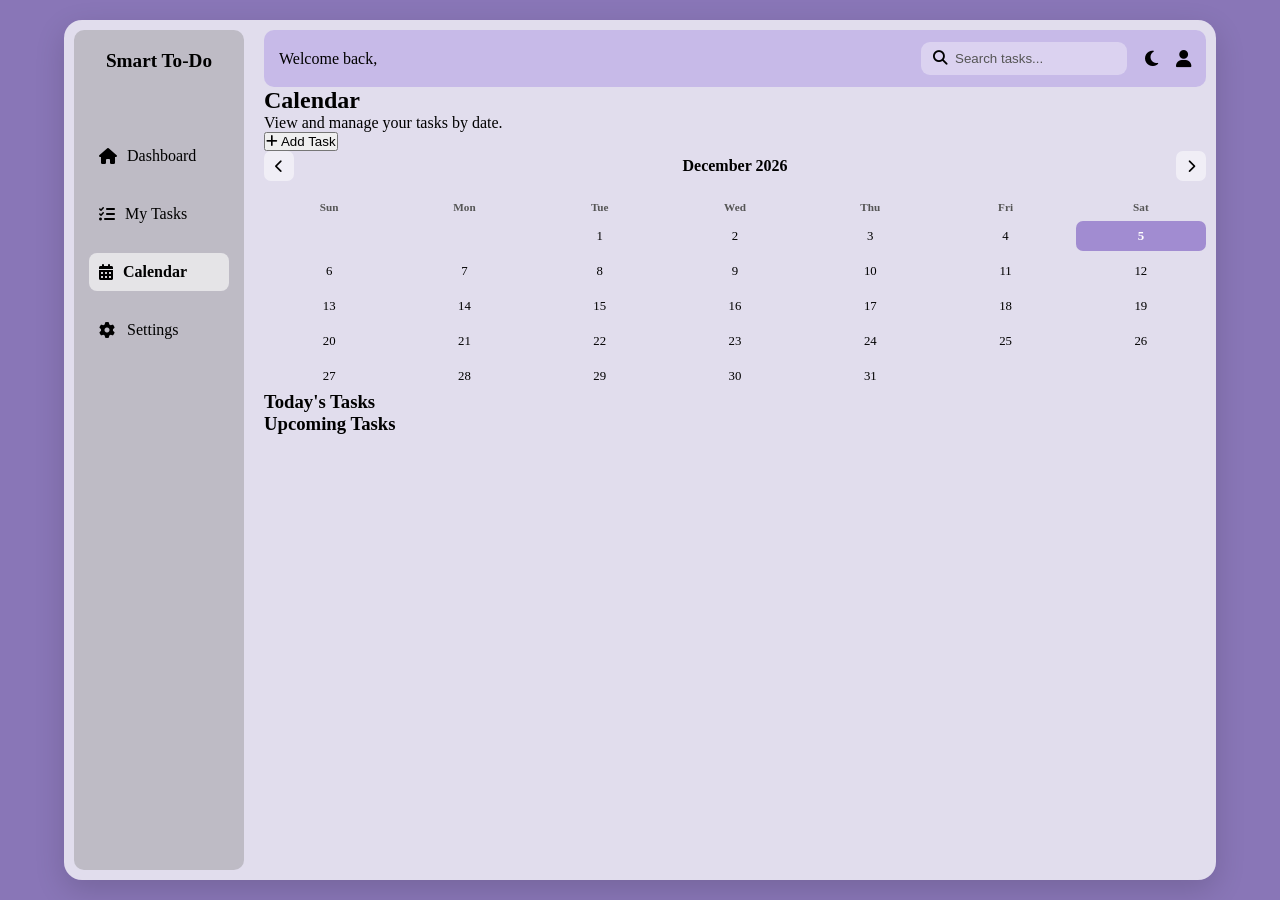
==== calendar.html @ b259f6a2 "Added calendar.html page" ====
<!DOCTYPE html>
<html lang="en">

<head>
    <meta charset="UTF-8">
    <meta name="viewport" content="width=device-width, initial-scale=1.0">

    <link rel="stylesheet" href="to-do.css">

    <link rel="stylesheet"
        href="https://cdnjs.cloudflare.com/ajax/libs/font-awesome/6.7.2/css/all.min.css">

    <title>To-do | Calendar</title>
</head>

<body id="calendarBg">

    <div class="container">

        <!-- Sidebar -->
        <aside>

            <h4>Smart To-Do</h4>

            <ul>

                <li>
                    <a href="dashboard.html">
                        <i class="fa-solid fa-house"></i>
                        Dashboard
                    </a>
                </li>

                <li>
                    <a href="my-tasks.html">
                        <i class="fa-solid fa-list-check"></i>
                        My Tasks
                    </a>
                </li>

                <li class="active">
                    <a href="calendar.html">
                        <i class="fa-solid fa-calendar-days"></i>
                        Calendar
                    </a>
                </li>

                <li>
                    <i class="fa-solid fa-gear"></i>
                    Settings
                </li>

            </ul>

        </aside>


        <!-- Main Content -->
        <main>

            <!-- Header -->
            <header>

                <p>
                    Welcome back,
                    <span id="userName"></span>
                </p>

                <div class="headerActions">

                    <div class="searchBox">

                        <i class="fa-solid fa-magnifying-glass"></i>

                        <input
                            type="text"
                            placeholder="Search tasks..."
                        >

                    </div>

                    <i class="fa-solid fa-moon"></i>

                    <i class="fa-solid fa-user"></i>

                </div>

            </header>


            <!-- Calendar Page -->
            <section class="calendarPage">

                <!-- Calendar Heading -->
                <div class="calendarHeading">

                    <div>
                        <h2>Calendar</h2>

                        <p>
                            View and manage your tasks by date.
                        </p>
                    </div>

                    <button id="addTaskBtn">
                        <i class="fa-solid fa-plus"></i>
                        Add Task
                    </button>

                </div>


                <!-- Calendar Card -->
                <div class="calendarCard">

                    <!-- Calendar Header -->
                    <div class="calendarHeader">

                        <button id="prevMonth">
                            <i class="fa-solid fa-chevron-left"></i>
                        </button>

                        <h3 id="monthYear"></h3>

                        <button id="nextMonth">
                            <i class="fa-solid fa-chevron-right"></i>
                        </button>

                    </div>


                    <!-- Days of the Week -->
                    <div class="calendarDays">

                        <span>Sun</span>
                        <span>Mon</span>
                        <span>Tue</span>
                        <span>Wed</span>
                        <span>Thu</span>
                        <span>Fri</span>
                        <span>Sat</span>

                    </div>


                    <!-- Calendar Dates -->
                    <div
                        class="calendarDates"
                        id="calendarDates">
                    </div>

                </div>


                <!-- Tasks Below Calendar -->
                <div class="calendarTasks">

                    <div class="todayTasks">

                        <div class="sectionHeader">
                            <h3>Today's Tasks</h3>
                        </div>

                        <div class="calendarTaskList">

                            <!-- Tasks will be added here with JavaScript -->

                        </div>

                    </div>


                    <div class="upcomingTasks">

                        <div class="sectionHeader">
                            <h3>Upcoming Tasks</h3>
                        </div>

                        <div class="calendarTaskList">

                            <!-- Upcoming tasks will be added here -->

                        </div>

                    </div>

                </div>

            </section>

        </main>

    </div>


    <!-- Add Task Modal -->
    <div class="modal" id="taskModal">

        <div class="modalContent">

            <div class="modalHeader">

                <h3>Add New Task</h3>

                <button class="closeModal">
                    &times;
                </button>

            </div>

            <form id="taskForm">

                <p>
                    <label for="tTitle">Task Title</label>

                    <input
                        type="text"
                        id="tTitle"
                        required
                    >
                </p>


                <p>
                    <label for="describe">Description</label>

                    <textarea
                        id="describe"
                        rows="4"
                        required
                    ></textarea>
                </p>


                <p>
                    <label for="date">Due Date</label>

                    <input
                        type="date"
                        id="date"
                        required
                    >
                </p>


                <p>
                    <label for="priority">Priority</label>

                    <select id="priority" required>

                        <option value="">
                            Select priority
                        </option>

                        <option value="high">
                            High
                        </option>

                        <option value="medium">
                            Medium
                        </option>

                        <option value="low">
                            Low
                        </option>

                    </select>
                </p>


                <div class="formActions">

                    <button
                        type="button"
                        class="cancelBtn">
                        Cancel
                    </button>

                    <button
                        type="submit"
                        class="saveBtn">
                        Save Task
                    </button>

                </div>

            </form>

        </div>

    </div>


    <script src="functionality.js"></script>

</body>

</html>
---- to-do.css ----
* {
    margin: 0;
    padding: 0;
    box-sizing: border-box;
}

body {
    background-color: #8976b7;
}

.container {
    width: 90%;
    min-height: calc(100vh - 40px);
    margin: 20px auto;
    display: flex;
    background-color: rgba(255, 255, 255, 0.75);
    border-radius: 18px;
    box-shadow: 0 10px 30px rgba(0, 0, 0, 0.15);
    overflow: hidden;
}

aside {
    width: 170px;
    background-color: rgba(131, 131, 132, 0.379);
    border-radius: 10px;
    margin: 10px;
}

aside h4 {
    text-align: center;
    font-size: 1.2rem;
    font-weight: 600;
    margin-top: 20px;
    margin-bottom: 50px;
}

aside ul {
    padding: 15px;
    display: flex;
    flex-direction: column;
    gap: 20px;
}

aside li {
    display: flex;
    align-items: center;
    gap: 12px;
    font-size: 1rem;
    font-weight: 500;
    padding: 10px;
    border-radius: 8px;
    list-style-type: none;
    cursor: pointer;
    transition: 0.3s;
}

aside li i {
    font-size: 1rem;
}

aside li:hover {
    background-color: rgba(255, 255, 255, 0.4);
}

aside li.active {
    background-color: rgba(255, 255, 255, 0.6);
    font-weight: 600;
}

aside ul li a {
    text-decoration: none;
    color: inherit;
    display: flex;
    align-items: center;
    gap: 10px;
}

main {
    margin: 10px;
    flex: 1;
}

header {
    background-color: #b6a2e694;
    display: flex;
    flex-direction: row;
    padding: 12px 15px;
    justify-content: space-between;
    align-items: center;
    border-radius: 10px;
    gap: 10px;
}

.headerActions {
    display: flex;
    align-items: center;
    gap: 18px;
}

.searchBox {
    display: flex;
    align-items: center;
    gap: 8px;
    background-color: rgba(255, 255, 255, 0.35);
    padding: 4px 12px;
    border-radius: 9px;
}

.searchBox i {
    font-size: 0.9rem;
}

.searchBox input {
    width: 160px;
    height: 25px;
    background: transparent;
    border: none;
    outline: none;
    padding: 0;
}

.searchBox input::placeholder {
    color: #555;
}

.headerActions > i {
    font-size: 1.1rem;
    cursor: pointer;
    transition: 0.3s;
}

.headerActions > i:hover {
    transform: scale(1.1);
}

/* DASHBOARD */

.dashboard {
    margin-top: 10px;
    background-color: #a2a2a22c;
    padding: 15px;
    border: none;
    border-radius: 10px;
}

.cardContainer {
    display: flex;
    gap: 20px;
}

.statCard {
    flex: 1;
    padding: 20px 25px;
    background-color: rgba(114, 218, 163, 0.684);
    border-radius: 10px;
    text-align: left;
}

.statCard h3 {
    font-size: 1rem;
    font-weight: 500;
    margin-bottom: 8px;
}

.statCard p {
    font-size: 2rem;
    font-weight: 700;
}

.dashboardContent {
    display: flex;
    gap: 20px;
    margin-top: 20px;
    align-items: flex-start;
}

.tasks {
    display: flex;
    flex-direction: column;
    flex: 2;
    background-color: #daef396e;
    border-radius: 10px;
    padding: 25px;
    min-height: 250px;
}

.calendar {
    display: flex;
    flex-direction: column;
    flex: 1;
    background-color: #39e6ef6e;
    border: none;
    border-radius: 10px;
    padding: 20px;
}

/* CALENDAR */

.calendarHeader {
    display: flex;
    justify-content: space-between;
    align-items: center;
    margin-bottom: 20px;
}

.calendarHeader h3 {
    font-size: 1rem;
    font-weight: 600;
}

.calendarHeader button {
    width: 30px;
    height: 30px;
    border: none;
    border-radius: 7px;
    background-color: rgba(255, 255, 255, 0.5);
    cursor: pointer;
    transition: 0.3s;
}

.calendarHeader button:hover {
    background-color: rgba(255, 255, 255, 0.8);
    transform: scale(1.05);
}

.calendarDays {
    display: grid;
    grid-template-columns: repeat(7, 1fr);
    gap: 5px;
    margin-bottom: 8px;
}

.calendarDays span {
    text-align: center;
    font-size: 0.7rem;
    font-weight: 600;
    color: #555;
}

.calendarDates {
    display: grid;
    grid-template-columns: repeat(7, 1fr);
    gap: 5px;
}

.calendarDates span.today {
    background-color: #a18cd1;
    color: white;
    font-weight: 700;
}

.calendarDates span {
    display: flex;
    justify-content: center;
    align-items: center;
    height: 30px;
    font-size: 0.8rem;
    border-radius: 7px;
    cursor: pointer;
    transition: 0.3s;
}

.calendarDates span:hover {
    background-color: rgba(255, 255, 255, 0.5);
}

/* DASHBOARD TASK HEADER */

.taskHeader {
    display: flex;
    justify-content: space-between;
    align-items: center;
    width: 100%;
}

.taskHeader button {
    background-color: white;
    color: #333;
    padding: 9px 14px;
    border: none;
    border-radius: 8px;
    cursor: pointer;
    font-weight: 600;
    transition: 0.3s;
}

.taskHeader button:hover {
    transform: translateY(-2px);
}

.taskHeader h3 {
    font-size: 1.1rem;
}

.list {
    margin-top: 10px;
    min-height: 80px;
}

/* =========================
   DASHBOARD TASK LIST
   ========================= */

.tasks .list {
    display: flex;
    flex-direction: column;
    gap: 12px;
    margin-top: 15px;
}

.tasks .taskItem {
    display: flex;
    align-items: center;
    gap: 12px;

    background-color: white;
    padding: 14px 16px;
    border-radius: 10px;

    box-shadow: 0 3px 10px rgba(0, 0, 0, 0.08);

    transition: 0.3s;
}

.tasks .taskItem:hover {
    transform: translateY(-2px);
}

.tasks .taskItem input[type="checkbox"] {
    width: 18px;
    height: 18px;
    cursor: pointer;
    flex-shrink: 0;
}

.tasks .taskItem h4 {
    font-size: 0.95rem;
    font-weight: 600;
}

.tasks .taskItem p {
    font-size: 0.8rem;
    color: #555;
}

.tasks .taskItem p:nth-of-type(2) {
    font-size: 0.75rem;
    color: #777;
}

.tasks .taskItem h5 {
    margin-left: auto;
    padding: 5px 10px;

    border-radius: 6px;

    font-size: 0.7rem;
    font-weight: 700;
    text-transform: uppercase;
}

.tasks .taskItem h5.high {
    background-color: #ffd6d6;
    color: #c62828;
}

.tasks .taskItem h5.medium {
    background-color: #fff0c2;
    color: #a66a00;
}

.tasks .taskItem h5.low {
    background-color: #d7f5df;
    color: #238636;
}

/* Completed Dashboard Tasks */

.taskItem.completed h4,
.taskItem.completed p,
.taskItem.completed h5 {
    text-decoration: line-through;
    opacity: 0.5;
}

/* TASKS FORM */

.modal {
    position: fixed;
    inset: 0;
    display: none;
    justify-content: center;
    align-items: center;
    background-color: rgba(0, 0, 0, 0.45);
    z-index: 1000;
}

.modal.active {
    display: flex;
}

.modalContent {
    width: 450px;
    padding: 25px;
    background-color: white;
    border-radius: 15px;
    box-shadow: 0 10px 30px rgba(0, 0, 0, 0.2);
}

.modalContent textarea {
    width: 100%;
    resize: vertical;
}

.modalHeader {
    display: flex;
    justify-content: space-between;
    align-items: center;
    margin-bottom: 20px;
}

.modalHeader h3 {
    font-size: 1.2rem;
}

.closeModal {
    background: none;
    border: none;
    font-size: 1.5rem;
    cursor: pointer;
    transition: 0.3s;
}

.closeModal:hover {
    transform: scale(1.1);
}

.modalContent form {
    display: flex;
    flex-direction: column;
    gap: 15px;
}

.modalContent form p {
    display: flex;
    flex-direction: column;
    gap: 6px;
}

.modalContent label {
    font-size: 0.9rem;
    font-weight: 500;
}

.modalContent input,
.modalContent textarea,
.modalContent select {
    width: 100%;
    padding: 10px;
    border: 1px solid #ccc;
    border-radius: 8px;
    outline: none;
    font-family: inherit;
}

.modalContent input:focus,
.modalContent textarea:focus,
.modalContent select:focus {
    border-color: #a18cd1;
}

.formActions {
    display: flex;
    justify-content: flex-end;
    gap: 10px;
    margin-top: 5px;
}

.formActions button {
    padding: 9px 15px;
    border: none;
    border-radius: 8px;
    cursor: pointer;
    font-weight: 600;
}

.cancelBtn {
    background-color: #eee;
    color: #333;
}

.saveBtn {
    background-color: #a685f2;
    color: white;
}

/* MY TASKS CSS */

#tasksBg main {
    margin: 10px;
    flex: 1;
    display: flex;
    flex-direction: column;
}

#tasksBg .myTasks {
    flex: 1;
    display: flex;
    flex-direction: column;

    background-color: #8a88882c;
    border: none;
    border-radius: 10px;
    margin-top: 10px;
    padding: 15px;
}

/* Task Heading */

#taskHead {
    display: flex;
    justify-content: space-between;
    align-items: center;
    background-color: rgb(224, 161, 191);
    border: none;
    border-radius: 10px;
    padding: 15px;
    margin-bottom: 10px;
}

#taskHead button {
    background-color: white;
    color: #333;
    padding: 9px 14px;
    border: none;
    border-radius: 8px;
    cursor: pointer;
    font-weight: 600;
    transition: 0.3s;
}

.head {
    display: flex;
    flex-direction: column;
    gap: 5px;
}

.head h3 {
    font-size: 1.3rem;
    font-weight: 600;
}

.head p {
    font-size: 1rem;
    font-style: italic;
    font-weight: 500;
}

/* Task Filters */

.taskFilters {
    display: flex;
    align-items: center;
    gap: 10px;
    margin-top: 20px;
}

.filterBtn {
    padding: 9px 18px;
    border: none;
    border-radius: 8px;
    background-color: white;
    color: #333;
    font-size: 0.9rem;
    font-weight: 500;
    cursor: pointer;
    transition: 0.3s;
}

.filterBtn:hover {
    transform: translateY(-2px);
}

.filterBtn.active {
    background-color: #9e80e2;
    color: white;
}

/* Task Count */

#tasksBg .taskCount {
    margin-top: 20px;
    margin-bottom: 10px;
}

#tasksBg .taskCount h3 {
    font-size: 1rem;
    font-weight: 600;
}

/* Task List */

#tasksBg .taskList {
    display: flex;
    flex-direction: column;
    gap: 12px;
    flex: 1;
}

/* Task Card */

#tasksBg .taskCard {
    display: flex;
    justify-content: space-between;
    align-items: center;

    background-color: white;
    border-radius: 10px;
    padding: 16px 18px;

    box-shadow: 0 3px 10px rgba(0, 0, 0, 0.08);

    transition: 0.3s;
}

#tasksBg .taskCard:hover {
    transform: translateY(-2px);
}

/* Left side of card */

#tasksBg .taskMain {
    display: flex;
    align-items: flex-start;
    gap: 12px;
}

/* Checkbox */

#tasksBg .taskCheck {
    width: 18px;
    height: 18px;
    margin-top: 3px;
    cursor: pointer;
}

/* Task Information */

#tasksBg .taskInfo {
    display: flex;
    flex-direction: column;
    gap: 5px;
}

#tasksBg .taskInfo h4 {
    font-size: 1rem;
    font-weight: 600;
}

#tasksBg .taskInfo p {
    font-size: 0.85rem;
    color: #555;
}

#tasksBg .taskInfo span {
    font-size: 0.75rem;
    color: #777;
}

/* Priority */

#tasksBg .taskPriority span {
    padding: 5px 10px;
    border-radius: 6px;
    font-size: 0.7rem;
    font-weight: 700;
}

/* High Priority */

#tasksBg .taskPriority .high {
    background-color: #ffd6d6;
    color: #c62828;
}

/* Medium Priority */

#tasksBg .taskPriority .medium {
    background-color: #fff0c2;
    color: #a66a00;
}

/* Low Priority */

#tasksBg .taskPriority .low {
    background-color: #d7f5df;
    color: #238636;
}


#tasksBg .taskCard.completed .taskInfo h4,
#tasksBg .taskCard.completed .taskInfo p,
#tasksBg .taskCard.completed .taskInfo span {
    text-decoration: line-through;
    opacity: 0.5;
}

#tasksBg .taskCard.completed .taskPriority span {
    opacity: 0.5;
}
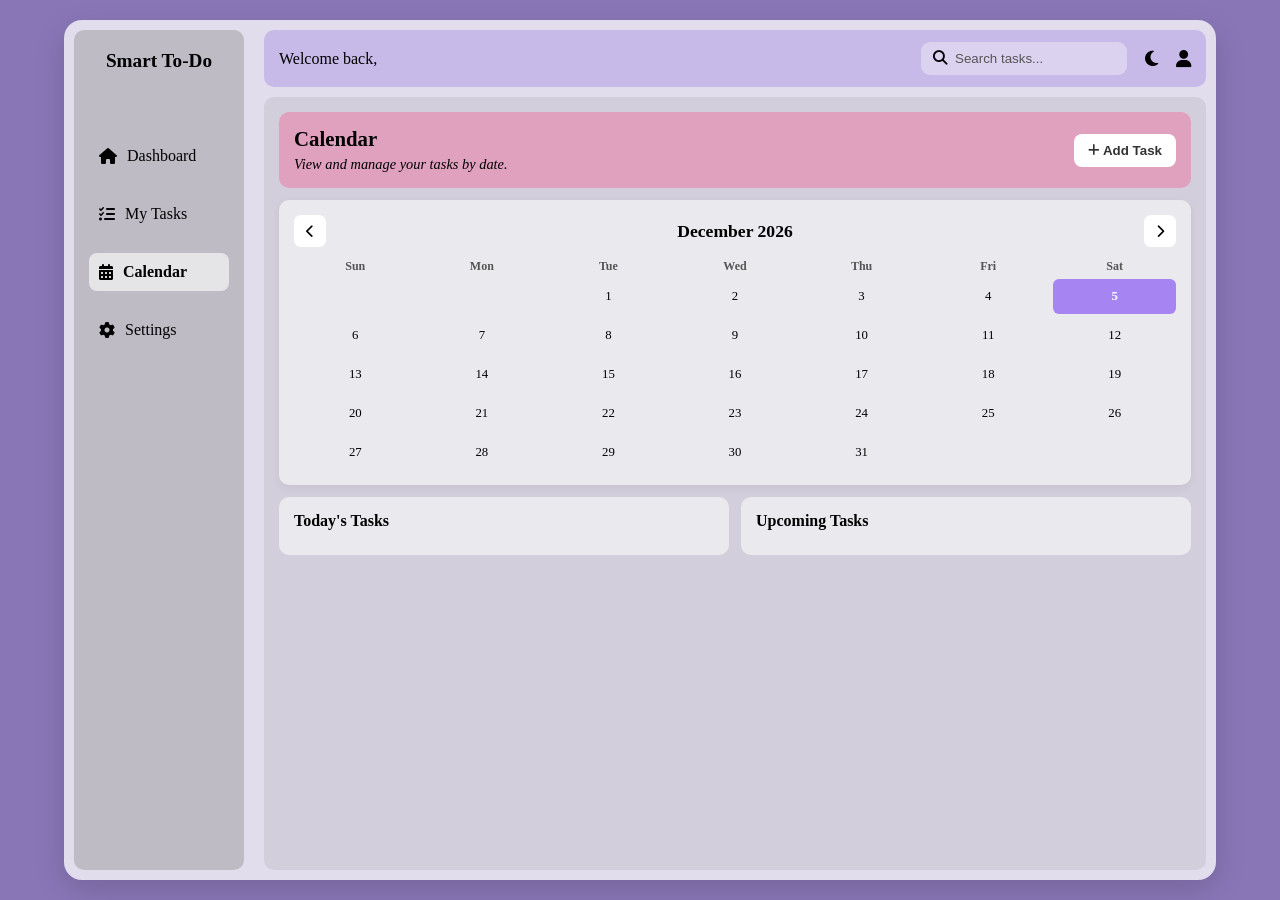
==== commit 0d8ab620: "Linked calendar page to settings page" ====
--- a/calendar.html
+++ b/calendar.html
@@ -46,8 +46,10 @@
                 </li>
 
                 <li>
+                    <a href="settings.html">
                     <i class="fa-solid fa-gear"></i>
                     Settings
+                    </a>
                 </li>
 
             </ul>
@@ -79,7 +81,7 @@
 
                     </div>
 
-                    <i class="fa-solid fa-moon"></i>
+                    <i class="fa-solid fa-moon" id="themeToggle"></i>
 
                     <i class="fa-solid fa-user"></i>
 
--- a/to-do.css
+++ b/to-do.css
@@ -708,4 +708,322 @@
 
 #tasksBg .taskCard.completed .taskPriority span {
     opacity: 0.5;
+}
+
+
+
+/* =========================
+   CALENDAR PAGE
+   ========================= */
+
+#calendarBg main {
+    margin: 10px;
+    flex: 1;
+    display: flex;
+    flex-direction: column;
+}
+
+
+/* Calendar Page */
+
+.calendarPage {
+    margin-top: 10px;
+    background-color: #8a88882c;
+    border-radius: 10px;
+    padding: 15px;
+    flex: 1;
+}
+
+
+/* Calendar Heading */
+
+.calendarHeading {
+    display: flex;
+    justify-content: space-between;
+    align-items: center;
+
+    background-color: rgb(224, 161, 191);
+
+    border-radius: 10px;
+    padding: 15px;
+    margin-bottom: 12px;
+}
+
+.calendarHeading h2 {
+    font-size: 1.3rem;
+    font-weight: 600;
+}
+
+.calendarHeading p {
+    margin-top: 5px;
+    font-size: 0.9rem;
+    font-style: italic;
+}
+
+.calendarHeading button {
+    background-color: white;
+    color: #333;
+
+    padding: 9px 14px;
+
+    border: none;
+    border-radius: 8px;
+
+    cursor: pointer;
+    font-weight: 600;
+
+    transition: 0.3s;
+}
+
+.calendarHeading button:hover {
+    transform: translateY(-2px);
+}
+
+
+/* =========================
+   CALENDAR CARD
+   ========================= */
+
+.calendarCard {
+    background-color: rgba(255, 255, 255, 0.55);
+
+    border-radius: 10px;
+
+    padding: 15px;
+
+    box-shadow: 0 3px 10px rgba(0, 0, 0, 0.06);
+}
+
+
+/* Calendar Header */
+
+.calendarCard .calendarHeader {
+    display: flex;
+    justify-content: space-between;
+    align-items: center;
+
+    margin-bottom: 12px;
+}
+
+.calendarCard .calendarHeader h3 {
+    font-size: 1.1rem;
+    font-weight: 600;
+}
+
+.calendarCard .calendarHeader button {
+    width: 32px;
+    height: 32px;
+
+    border: none;
+    border-radius: 7px;
+
+    background-color: white;
+
+    cursor: pointer;
+
+    transition: 0.3s;
+}
+
+.calendarCard .calendarHeader button:hover {
+    background-color: #a685f2;
+    color: white;
+}
+
+
+/* =========================
+   DAYS OF THE WEEK
+   ========================= */
+
+.calendarCard .calendarDays {
+    display: grid;
+    grid-template-columns: repeat(7, 1fr);
+
+    gap: 4px;
+
+    margin-bottom: 5px;
+}
+
+.calendarCard .calendarDays span {
+    text-align: center;
+
+    font-size: 0.75rem;
+    font-weight: 600;
+
+    color: #555;
+}
+
+
+/* =========================
+   CALENDAR DATES
+   ========================= */
+
+.calendarCard .calendarDates {
+    display: grid;
+    grid-template-columns: repeat(7, 1fr);
+
+    gap: 4px;
+}
+
+.calendarCard .calendarDates span {
+    display: flex;
+    justify-content: center;
+    align-items: center;
+
+    height: 35px;
+
+    font-size: 0.8rem;
+
+    border-radius: 6px;
+
+    cursor: pointer;
+
+    transition: 0.3s;
+}
+
+.calendarCard .calendarDates span:hover {
+    background-color: rgba(166, 133, 242, 0.25);
+}
+
+
+/* Today's Date */
+
+.calendarCard .calendarDates span.today {
+    background-color: #a685f2;
+    color: white;
+
+    font-weight: 700;
+}
+
+
+/*TASK SECTIONS*/
+
+.calendarTasks {
+    display: flex;
+
+    gap: 12px;
+
+    margin-top: 12px;
+}
+
+
+/* Today's Tasks + Upcoming Tasks */
+
+.todayTasks,
+.upcomingTasks {
+    flex: 1;
+
+    background-color: rgba(255, 255, 255, 0.55);
+
+    border-radius: 10px;
+
+    padding: 15px;
+}
+
+
+/* Section Header */
+
+.sectionHeader {
+    display: flex;
+    justify-content: space-between;
+    align-items: center;
+
+    margin-bottom: 10px;
+}
+
+.sectionHeader h3 {
+    font-size: 1rem;
+    font-weight: 600;
+}
+
+
+/* Task List */
+
+.calendarTaskList {
+    display: flex;
+    flex-direction: column;
+
+    gap: 8px;
+}
+
+
+/* TASK INDICATOR */
+
+.calendarCard .calendarDates span.hasTask {
+    position: relative;
+}
+
+.calendarCard .calendarDates span.hasTask::after {
+    content: "";
+    position: absolute;
+    bottom: 4px;
+    width: 4px;
+    height: 4px;
+    border-radius: 50%;
+    background-color: #a685f2;
+}
+
+
+/* GOOGLE CALENDAR BUTTON */
+
+.calendarTask {
+    display: flex;
+    align-items: center;
+    gap: 10px;
+    flex-wrap: wrap;
+    background-color: white;
+    padding: 10px;
+    border-radius: 8px;
+}
+
+.calendarTask > div {
+    flex: 1;
+}
+
+.calendarTask h4 {
+    font-size: 0.85rem;
+}
+
+.calendarTask p {
+    font-size: 0.75rem;
+    color: #666;
+    margin-top: 3px;
+}
+
+.calendarTask span {
+    padding: 4px 7px;
+    border-radius: 5px;
+    font-size: 0.65rem;
+    font-weight: 700;
+}
+
+.calendarTask span.high {
+    background-color: #ffd6d6;
+    color: #c62828;
+}
+
+.calendarTask span.medium {
+    background-color: #fff0c2;
+    color: #a66a00;
+}
+
+.calendarTask span.low {
+    background-color: #d7f5df;
+    color: #238636;
+}
+
+.googleCalendarBtn {
+    border: none;
+    background-color: #a685f2;
+    color: white;
+    padding: 7px 10px;
+    border-radius: 6px;
+    font-size: 0.7rem;
+    font-weight: 600;
+    cursor: pointer;
+    transition: 0.3s;
+}
+
+.googleCalendarBtn:hover {
+    transform: translateY(-1px);
+    opacity: 0.9;
 }
